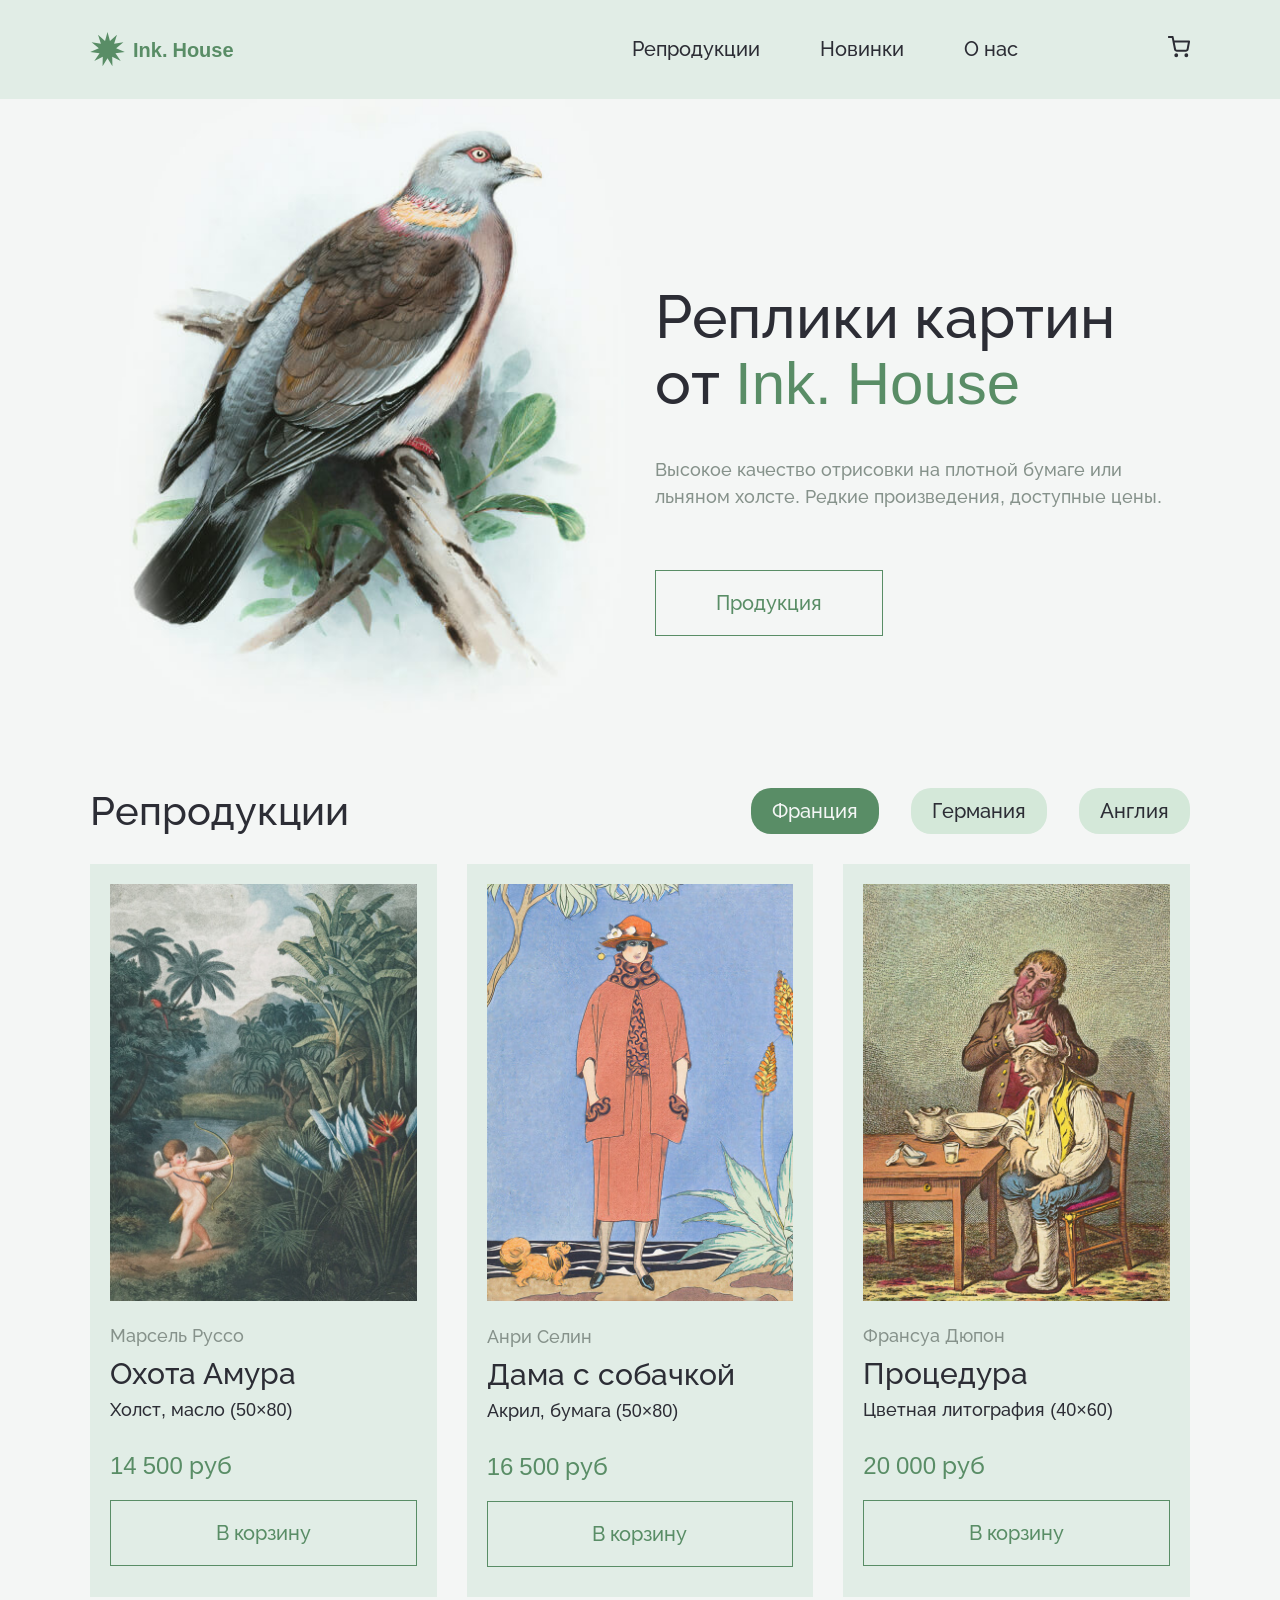
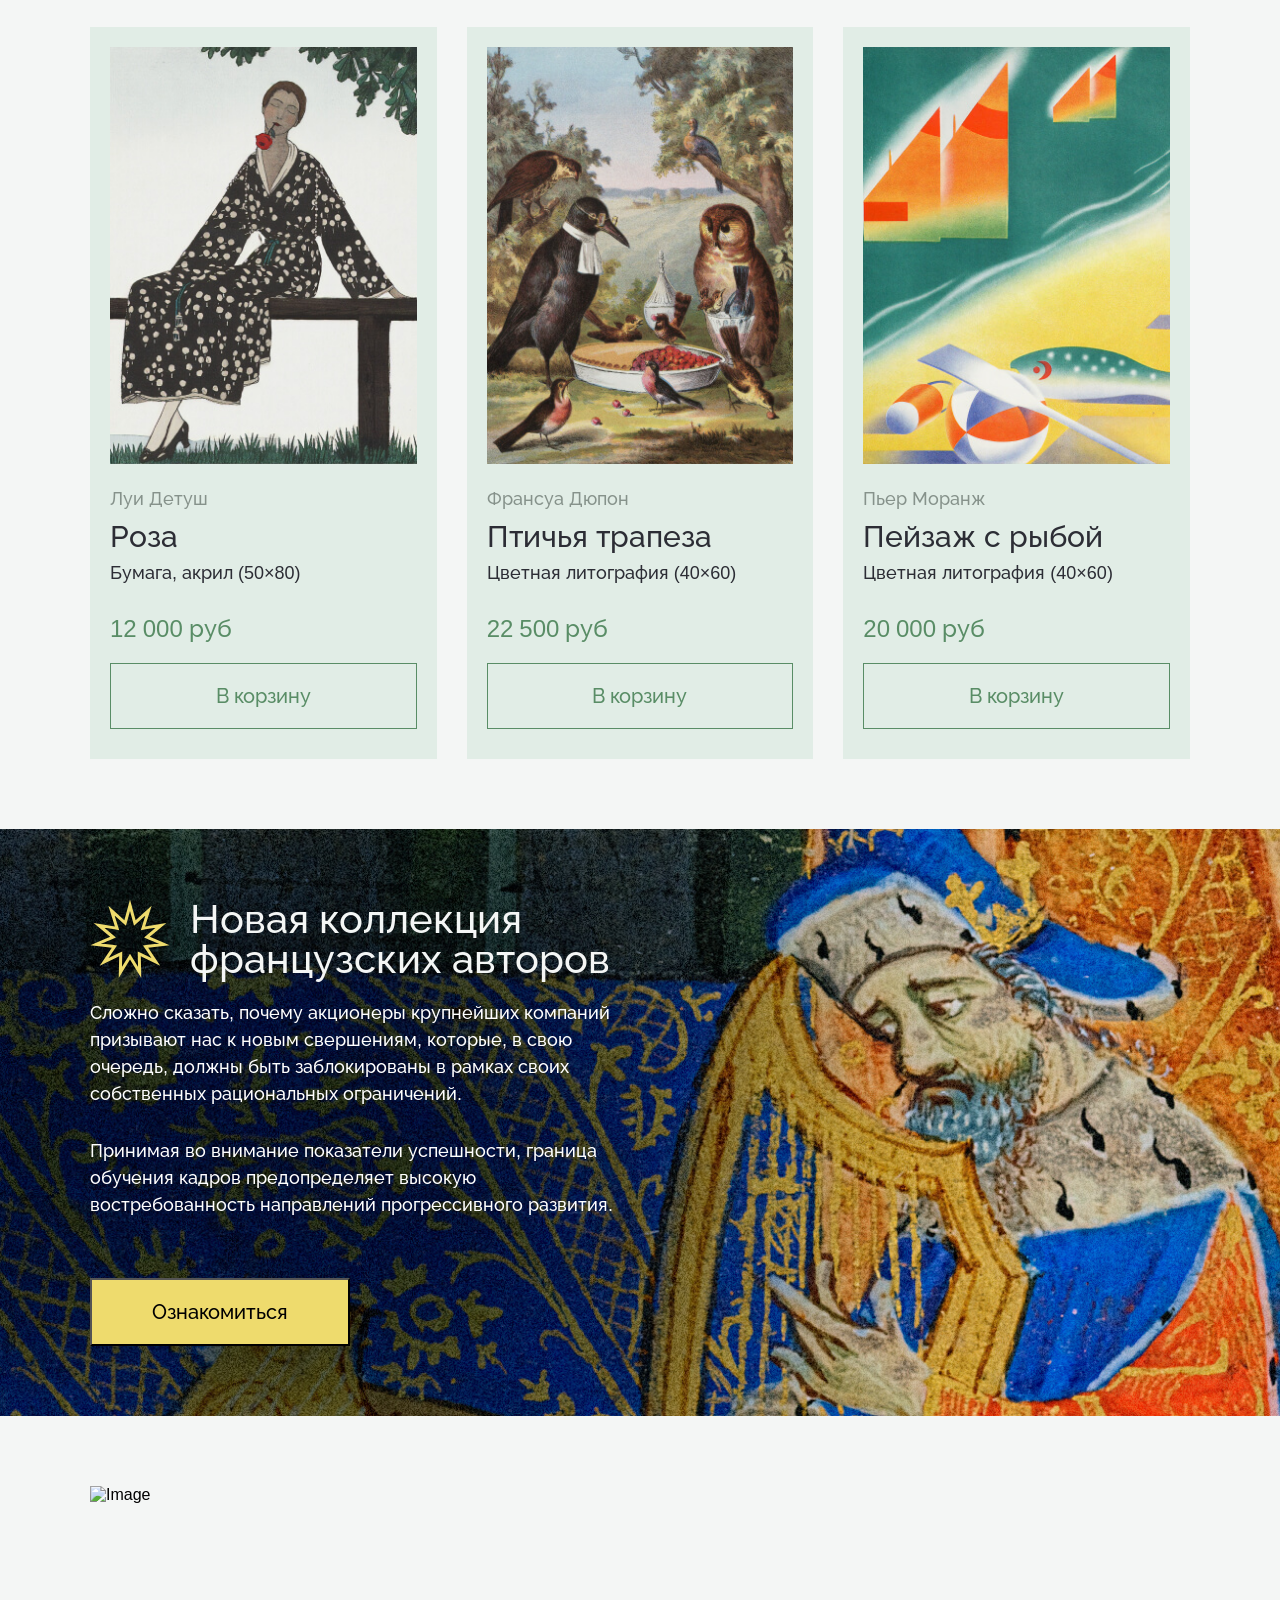
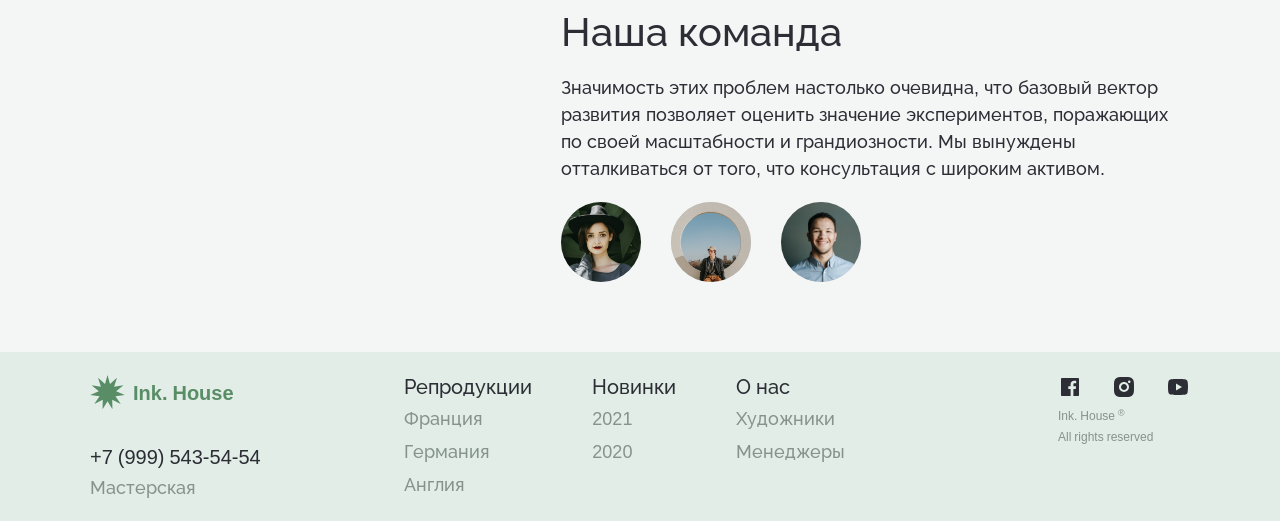
==== index.html @ ffc63ee6 "My diploma project - Version 17/12/2023-1" ====
<!DOCTYPE html>
<html lang="ru">

<head>
    <meta charset="UTF-8">
    <meta name="viewport" content="width=device-width, initial-scale=1.0">
    <title>My Diploma - main page</title>
    <link rel="stylesheet" href="styles/normalize.css">
    <link rel="stylesheet" href="styles/style.css">
    <script src="scripts/tabs.js" defer></script>
    <script src="scripts/burger.js" defer></script>
    <script src="scripts/basketCounter.js" defer></script>
</head>

<body>
    <header class="header center">
        <div class="logo">
            <img src="images/logo.svg" alt="Logo icon" class="logo__image">
            <p class="logo__text">Ink. House</p>
        </div>
        <div class="line line_invisible"></div>
        <div class="header__container">
            <nav class="header__nav">
                <ul class="header__ul">
                    <li class="header__li"><a href="#catalog" class="header__link">Репродукции</a> </li>
                    <li class="header__li"><a href="#new" class="header__link">Новинки</a></li>
                    <li class="header__li"><a href="#about" class="header__link">О&nbsp;нас</a></li>
                </ul>
            </nav>
            <!-- Burger menu on JS start-->
            <div class="header__burger">
                <svg class="header__burger-icon" xmlns="http://www.w3.org/2000/svg" width="30" height="30"
                    viewBox="0 0 30 30" fill="none">
                    <path fill-rule="evenodd" clip-rule="evenodd"
                        d="M4.6875 21.5625C4.6875 21.3139 4.78627 21.0754 4.96209 20.8996C5.1379 20.7238 5.37636 20.625 5.625 20.625H24.375C24.6236 20.625 24.8621 20.7238 25.0379 20.8996C25.2137 21.0754 25.3125 21.3139 25.3125 21.5625C25.3125 21.8111 25.2137 22.0496 25.0379 22.2254C24.8621 22.4012 24.6236 22.5 24.375 22.5H5.625C5.37636 22.5 5.1379 22.4012 4.96209 22.2254C4.78627 22.0496 4.6875 21.8111 4.6875 21.5625ZM4.6875 14.0625C4.6875 13.8139 4.78627 13.5754 4.96209 13.3996C5.1379 13.2238 5.37636 13.125 5.625 13.125H24.375C24.6236 13.125 24.8621 13.2238 25.0379 13.3996C25.2137 13.5754 25.3125 13.8139 25.3125 14.0625C25.3125 14.3111 25.2137 14.5496 25.0379 14.7254C24.8621 14.9012 24.6236 15 24.375 15H5.625C5.37636 15 5.1379 14.9012 4.96209 14.7254C4.78627 14.5496 4.6875 14.3111 4.6875 14.0625ZM4.6875 6.5625C4.6875 6.31386 4.78627 6.0754 4.96209 5.89959C5.1379 5.72377 5.37636 5.625 5.625 5.625H24.375C24.6236 5.625 24.8621 5.72377 25.0379 5.89959C25.2137 6.0754 25.3125 6.31386 25.3125 6.5625C25.3125 6.81114 25.2137 7.0496 25.0379 7.22541C24.8621 7.40123 24.6236 7.5 24.375 7.5H5.625C5.37636 7.5 5.1379 7.40123 4.96209 7.22541C4.78627 7.0496 4.6875 6.81114 4.6875 6.5625Z"
                        fill="#4C5866" />
                </svg>
            </div>
            <div class="header__basket-box">
                <svg xmlns="http://www.w3.org/2000/svg" width="22" height="22" viewBox="0 0 22 22" fill="none">
                    <g clip-path="url(#clip0_9102_102)">
                        <path
                            d="M8.25001 20.1667C8.75627 20.1667 9.16668 19.7563 9.16668 19.25C9.16668 18.7438 8.75627 18.3334 8.25001 18.3334C7.74375 18.3334 7.33334 18.7438 7.33334 19.25C7.33334 19.7563 7.74375 20.1667 8.25001 20.1667Z"
                            stroke="#2C2D35" stroke-width="2" stroke-linecap="round" stroke-linejoin="round" />
                        <path
                            d="M18.3333 20.1667C18.8396 20.1667 19.25 19.7563 19.25 19.25C19.25 18.7438 18.8396 18.3334 18.3333 18.3334C17.8271 18.3334 17.4167 18.7438 17.4167 19.25C17.4167 19.7563 17.8271 20.1667 18.3333 20.1667Z"
                            stroke="#2C2D35" stroke-width="2" stroke-linecap="round" stroke-linejoin="round" />
                        <path
                            d="M0.916656 0.916626H4.58332L7.03999 13.1908C7.12381 13.6128 7.35341 13.9919 7.68857 14.2617C8.02374 14.5315 8.44313 14.6749 8.87332 14.6666H17.7833C18.2135 14.6749 18.6329 14.5315 18.9681 14.2617C19.3032 13.9919 19.5328 13.6128 19.6167 13.1908L21.0833 5.49996H5.49999"
                            stroke="#2C2D35" stroke-width="2" stroke-linecap="round" stroke-linejoin="round" />
                    </g>
                    <defs>
                        <clipPath id="clip0_9102_102">
                            <rect width="22" height="22" fill="white" />
                        </clipPath>
                    </defs>
                </svg>
                <div class="header__basket">
                    <p class="basket-counter"></p>
                </div>
            </div>
            <nav class="header__burger-nav">
                <ul class="header__menu">
                    <li class="header__burger-li header__menu_close"><svg xmlns="http://www.w3.org/2000/svg" width="30"
                            height="30" viewBox="0 0 30 30" fill="none">
                            <path fill-rule="evenodd" clip-rule="evenodd"
                                d="M6.75 6.75C6.94891 6.55109 7.2187 6.43934 7.5 6.43934C7.7813 6.43934 8.05109 6.55109 8.25 6.75L23.25 21.75C23.4489 21.9489 23.5606 22.2187 23.5606 22.5C23.5606 22.7813 23.4489 23.0511 23.25 23.25C23.0511 23.4489 22.7813 23.5606 22.5 23.5606C22.2187 23.5606 21.9489 23.4489 21.75 23.25L6.75 8.25C6.55109 8.05109 6.43934 7.7813 6.43934 7.5C6.43934 7.21869 6.55109 6.94891 6.75 6.75Z"
                                fill="#2C2D35" />
                            <path fill-rule="evenodd" clip-rule="evenodd"
                                d="M23.25 6.75C23.4489 6.94891 23.5607 7.2187 23.5607 7.5C23.5607 7.7813 23.4489 8.05109 23.25 8.25L8.25001 23.25C8.0511 23.4489 7.78132 23.5606 7.50001 23.5606C7.21871 23.5606 6.94893 23.4489 6.75002 23.25C6.55111 23.0511 6.43936 22.7813 6.43936 22.5C6.43936 22.2187 6.5511 21.9489 6.75002 21.75L21.75 6.75C21.9489 6.55109 22.2187 6.43934 22.5 6.43934C22.7813 6.43934 23.0511 6.55109 23.25 6.75Z"
                                fill="#2C2D35" />
                        </svg></li>
                    <li class="header__burger-li"><a href="#catalog" class="header__link">Репродукции</a> </li>
                    <li class="header__burger-li"><a href="#new" class="header__link">Новинки</a></li>
                    <li class="header__burger-li"><a href="#about" class="header__link">О нас</a></li>
                </ul>
            </nav>
            <!-- Burger menu on JS end-->

            <!-- Burger menu on HTML5/CSS3 start-->
            <!-- <div class="header__burger">
                <label class="label" for="burger__check"> <svg class="header__burger-icon"
                        xmlns="http://www.w3.org/2000/svg" width="30" height="30" viewBox="0 0 30 30" fill="none">
                        <path fill-rule="evenodd" clip-rule="evenodd"
                            d="M4.6875 21.5625C4.6875 21.3139 4.78627 21.0754 4.96209 20.8996C5.1379 20.7238 5.37636 20.625 5.625 20.625H24.375C24.6236 20.625 24.8621 20.7238 25.0379 20.8996C25.2137 21.0754 25.3125 21.3139 25.3125 21.5625C25.3125 21.8111 25.2137 22.0496 25.0379 22.2254C24.8621 22.4012 24.6236 22.5 24.375 22.5H5.625C5.37636 22.5 5.1379 22.4012 4.96209 22.2254C4.78627 22.0496 4.6875 21.8111 4.6875 21.5625ZM4.6875 14.0625C4.6875 13.8139 4.78627 13.5754 4.96209 13.3996C5.1379 13.2238 5.37636 13.125 5.625 13.125H24.375C24.6236 13.125 24.8621 13.2238 25.0379 13.3996C25.2137 13.5754 25.3125 13.8139 25.3125 14.0625C25.3125 14.3111 25.2137 14.5496 25.0379 14.7254C24.8621 14.9012 24.6236 15 24.375 15H5.625C5.37636 15 5.1379 14.9012 4.96209 14.7254C4.78627 14.5496 4.6875 14.3111 4.6875 14.0625ZM4.6875 6.5625C4.6875 6.31386 4.78627 6.0754 4.96209 5.89959C5.1379 5.72377 5.37636 5.625 5.625 5.625H24.375C24.6236 5.625 24.8621 5.72377 25.0379 5.89959C25.2137 6.0754 25.3125 6.31386 25.3125 6.5625C25.3125 6.81114 25.2137 7.0496 25.0379 7.22541C24.8621 7.40123 24.6236 7.5 24.375 7.5H5.625C5.37636 7.5 5.1379 7.40123 4.96209 7.22541C4.78627 7.0496 4.6875 6.81114 4.6875 6.5625Z"
                            fill="#4C5866" />
                    </svg> </label>
                <input class="header__check" id="burger__check" type="checkbox">
                <nav class="header__burger-nav">
                    <ul class="header__menu">
                        <li class="header__burger-li"><a href="#catalog" class="header__link">Репродукции</a> </li>
                        <li class="header__burger-li"><a href="#new" class="header__link">Новинки</a></li>
                        <li class="header__burger-li"><a href="#about" class="header__burget-link">О нас</a></li>
                    </ul>
                </nav>
            </div>
            <div class="header__basket-box">
                <svg xmlns="http://www.w3.org/2000/svg" width="22" height="22" viewBox="0 0 22 22" fill="none">
                    <g clip-path="url(#clip0_9102_102)">
                        <path
                            d="M8.25001 20.1667C8.75627 20.1667 9.16668 19.7563 9.16668 19.25C9.16668 18.7438 8.75627 18.3334 8.25001 18.3334C7.74375 18.3334 7.33334 18.7438 7.33334 19.25C7.33334 19.7563 7.74375 20.1667 8.25001 20.1667Z"
                            stroke="#2C2D35" stroke-width="2" stroke-linecap="round" stroke-linejoin="round" />
                        <path
                            d="M18.3333 20.1667C18.8396 20.1667 19.25 19.7563 19.25 19.25C19.25 18.7438 18.8396 18.3334 18.3333 18.3334C17.8271 18.3334 17.4167 18.7438 17.4167 19.25C17.4167 19.7563 17.8271 20.1667 18.3333 20.1667Z"
                            stroke="#2C2D35" stroke-width="2" stroke-linecap="round" stroke-linejoin="round" />
                        <path
                            d="M0.916656 0.916626H4.58332L7.03999 13.1908C7.12381 13.6128 7.35341 13.9919 7.68857 14.2617C8.02374 14.5315 8.44313 14.6749 8.87332 14.6666H17.7833C18.2135 14.6749 18.6329 14.5315 18.9681 14.2617C19.3032 13.9919 19.5328 13.6128 19.6167 13.1908L21.0833 5.49996H5.49999"
                            stroke="#2C2D35" stroke-width="2" stroke-linecap="round" stroke-linejoin="round" />
                    </g>
                    <defs>
                        <clipPath id="clip0_9102_102">
                            <rect width="22" height="22" fill="white" />
                        </clipPath>
                    </defs>
                </svg>
                <div class="header__basket">
                    <p class="basket-text">1</p>
                </div>
            </div> -->
            <!-- Burger menu on HTML5/CSS3 end-->
        </div>
    </header>
    <main>
        <section class="top center">
            <div class="top__image-box">
                <img src="images/top_img.jpg" alt="Top_img - Bird" class="top__image">
            </div>
            <div class="top__content ">
                <h1 class="top__title">Реплики картин от <span class="top_title-span">Ink. House</span></h1>
                <p class="top__text">Высокое качество отрисовки на&nbsp;плотной бумаге или льняном холсте. Редкие
                    произведения, доступные цены.</p>
                <button class="top__button">Продукция</button>
            </div>
        </section>
        <section class="catalog center">
            <div class="catalog__heading">
                <h2 id="catalog" class="catalog__title">Репродукции</h2>
                <div class="tab">
                    <button class="tab__button tab--active">Франция</button>
                    <button class="tab__button ">Германия</button>
                    <button class="tab__button">Англия</button>
                </div>
            </div>
            <div class="catalog__box">
                <div class="catalog__items content--active">
                    <div class="card france">
                        <div class="card__img-box">
                            <img src="images/card_France_1.jpg" alt="Picture France" class="card__img">
                        </div>
                        <p class="card__author">Марсель Руссо</p>
                        <h3 class="card__name">Охота Амура</h3>
                        <p class="card__desc">Холст, масло (50&times;80)</p>
                        <p class="card__price">14&nbsp;500 руб</p>
                        <button class="card__button">В корзину</button>
                    </div>
                    <div class="card france">
                        <div class="card__img-box">
                            <img src="images/card_France_2.jpg" alt="Picture France" class="card__img">
                        </div>
                        <p class="card__author">Анри Селин</p>
                        <h3 class="card__name">Дама с собачкой</h3>
                        <p class="card__desc">Акрил, бумага (50&times;80) </p>
                        <p class="card__price">16&nbsp;500 руб</p>
                        <button class="card__button">В корзину</button>
                    </div>
                    <div class="card france">
                        <div class="card__img-box">
                            <img src="images/card_France_3.jpg" alt="Picture France" class="card__img">
                        </div>
                        <p class="card__author">Франсуа Дюпон</p>
                        <h3 class="card__name">Процедура</h3>
                        <p class="card__desc">Цветная литография (40&times;60) </p>
                        <p class="card__price">20&nbsp;000 руб</p>
                        <button class="card__button">В корзину</button>
                    </div>
                    <div class="card france">
                        <div class="card__img-box">
                            <img src="images/card_France_4.jpg" alt="Picture France" class="card__img">
                        </div>
                        <p class="card__author">Луи Детуш</p>
                        <h3 class="card__name">Роза</h3>
                        <p class="card__desc">Бумага, акрил (50&times;80) </p>
                        <p class="card__price">12&nbsp;000 руб</p>
                        <button class="card__button"> В корзину</button>
                    </div>
                    <div class="card france">
                        <div class="card__img-box">
                            <img src="images/card_France_5.jpg" alt="Picture France" class="card__img">
                        </div>
                        <p class="card__author">Франсуа Дюпон</p>
                        <h3 class="card__name">Птичья трапеза</h3>
                        <p class="card__desc">Цветная литография (40&times;60) </p>
                        <p class="card__price">22&nbsp;500 руб</p>
                        <button class="card__button"> В корзину</button>
                    </div>
                    <div class="card france">
                        <div class="card__img-box">
                            <img src="images/card_France_6.jpg" alt="Picture France" class="card__img">
                        </div>
                        <p class="card__author">Пьер Моранж</p>
                        <h3 class="card__name">Пейзаж с рыбой</h3>
                        <p class="card__desc">Цветная литография (40&times;60) </p>
                        <p class="card__price">20&nbsp;000 руб</p>
                        <button class="card__button"> В корзину</button>
                    </div>
                </div>
                <div class="catalog__items ">
                    <div class="card germany">
                        <div class="card__img-box">
                            <img src="images/card_Germany_1.jpg" alt="Picture Germany" class="card__img">
                        </div>
                        <p class="card__author">Курт Вернер</p>
                        <h3 class="card__name">Над городом</h3>
                        <p class="card__desc">Цветная литография (40&times;60)</p>
                        <p class="card__price">16&nbsp;000 руб</p>
                        <button class="card__button"> В корзину</button>
                    </div>
                    <div class="card germany">
                        <div class="card__img-box">
                            <img src="images/card_Germany_2.jpg" alt="Picture Germany" class="card__img">
                        </div>
                        <p class="card__author">Макс Рихтер</p>
                        <h3 class="card__name">Птенцы</h3>
                        <p class="card__desc">Холст, масло (50&times;80) </p>
                        <p class="card__price">14&nbsp;500 руб</p>
                        <button class="card__button"> В корзину</button>
                    </div>
                    <div class="card germany">
                        <div class="card__img-box">
                            <img src="images/card_Germany_3.jpg" alt="Picture Germany" class="card__img">
                        </div>
                        <p class="card__author">Мартин Майер</p>
                        <h3 class="card__name">Среди листьев</h3>
                        <p class="card__desc">Цветная литография (40&times;60) </p>
                        <p class="card__price">20&nbsp;000 руб</p>
                        <button class="card__button"> В корзину</button>
                    </div>
                    <div class="card germany">
                        <div class="card__img-box">
                            <img src="images/card_Germany_4.jpg" alt="Picture Germany" class="card__img">
                        </div>
                        <p class="card__author">Герман Беккер</p>
                        <h3 class="card__name">Яркая птица</h3>
                        <p class="card__desc">Цветная литография (40&times;60)</p>
                        <p class="card__price">13&nbsp;000 руб</p>
                        <button class="card__button"> В корзину</button>
                    </div>
                    <div class="card germany">
                        <div class="card__img-box">
                            <img src="images/card_Germany_5.jpg" alt="Picture Germany" class="card__img">
                        </div>
                        <p class="card__author">Вульф Бауэр</p>
                        <h3 class="card__name">Дятлы</h3>
                        <p class="card__desc">Бумага, акрил (50&times;80) </p>
                        <p class="card__price">20&nbsp;000 руб</p>
                        <button class="card__button"> В корзину</button>
                    </div>
                    <div class="card germany">
                        <div class="card__img-box">
                            <img src="images/card_Germany_6.jpg" alt="Picture Germany" class="card__img">
                        </div>
                        <p class="card__author">Вальтер Хартманн</p>
                        <h3 class="card__name">Большие воды</h3>
                        <p class="card__desc">Бумага, акрил (50&times;80) </p>
                        <p class="card__price">23&nbsp;000 руб</p>
                        <button class="card__button"> В корзину</button>
                    </div>
                </div>
                <div class="catalog__items">
                    <div class="card england">
                        <div class="card__img-box">
                            <img src="images/card_England_1.jpg" alt="Picture England" class="card__img">
                        </div>
                        <p class="card__author">Пол Смит</p>
                        <h3 class="card__name">Дикий зверь</h3>
                        <p class="card__desc">Акварель, бумага (50&times;80) </p>
                        <p class="card__price">19&nbsp;500 руб</p>
                        <button class="card__button"> В корзину</button>
                    </div>
                    <div class="card england">
                        <div class="card__img-box">
                            <img src="images/card_England_2.jpg" alt="Picture England" class="card__img">
                        </div>
                        <p class="card__author">Джон Уайт</p>
                        <h3 class="card__name">Скалистый берег</h3>
                        <p class="card__desc">Цветная литография (40&times;60)</p>
                        <p class="card__price">17&nbsp;500 руб</p>
                        <button class="card__button"> В корзину</button>
                    </div>
                    <div class="card england">
                        <div class="card__img-box">
                            <img src="images/card_England_3.jpg" alt="Picture England" class="card__img">
                        </div>
                        <p class="card__author">Джим Уотсон</p>
                        <h3 class="card__name">Река и горы</h3>
                        <p class="card__desc">Акварель, бумага (50&times;80) </p>
                        <p class="card__price">20&nbsp;500 руб</p>
                        <button class="card__button"> В корзину</button>
                    </div>
                    <div class="card england">
                        <div class="card__img-box">
                            <img src="images/card_England_4.jpg" alt="Picture England" class="card__img">
                        </div>
                        <p class="card__author">Юджин Зиллион</p>
                        <h3 class="card__name">Белый попугай</h3>
                        <p class="card__desc">Цветная литография (40&times;60)</p>
                        <p class="card__price">15&nbsp;500 руб</p>
                        <button class="card__button"> В корзину</button>
                    </div>
                    <div class="card england">
                        <div class="card__img-box">
                            <img src="images/card_England_5.jpg" alt="Picture England" class="card__img">
                        </div>
                        <p class="card__author">Эрик Гиллман</p>
                        <h3 class="card__name">Ночная рыба</h3>
                        <p class="card__desc">Бумага, акрил (50&times;80) </p>
                        <p class="card__price">12&nbsp;500 руб</p>
                        <button class="card__button"> В корзину</button>
                    </div>
                    <div class="card england">
                        <div class="card__img-box">
                            <img src="images/card_England_6.jpg" alt="Picture England" class="card__img">
                        </div>
                        <p class="card__author">Альфред Барр</p>
                        <h3 class="card__name">Рыжий кот</h3>
                        <p class="card__desc">Цветная литография (40&times;60) </p>
                        <p class="card__price">21&nbsp;000 руб</p>
                        <button class="card__button"> В корзину</button>
                    </div>
                </div>
            </div>

        </section>
        <section class="new-collection center">
            <div class="new-collection__heading-box">
                <img src="images/new-collection_icon.svg" alt="Star icon" class="new-collection__icon">
                <h2 id="new" class="new-collection__title">Новая коллекция французских авторов</h2>
            </div>
            <p class="new-collection__text new-collection__text_mb">Сложно сказать, почему акционеры крупнейших компаний
                призывают нас к&nbsp;новым свершениям, которые, в&nbsp;свою очередь, должны быть заблокированы
                в&nbsp;рамках своих собственных рациональных ограничений.
            </p>
            <p class="new-collection__text">Принимая во&nbsp;внимание показатели успешности, граница обучения кадров
                предопределяет высокую востребованность направлений прогрессивного развития.</p>
            <button class="new-collection__button">Ознакомиться</button>
        </section>
        <section class="team center">
            <div class="team__img-box">
                <img src="images/team_main.svg" alt="Image" class="team__image">
            </div>
            <div class="team__content">
                <h2 id="about" class="team__title">Наша команда</h2>
                <p class="team__text">Значимость этих проблем настолько очевидна, что базовый вектор развития позволяет
                    оценить значение экспериментов, поражающих по&nbsp;своей масштабности и&nbsp;грандиозности.
                    Мы&nbsp;вынуждены
                    отталкиваться от&nbsp;того, что консультация с&nbsp;широким активом.</p>
                <div class="team__img-box">
                    <img src="images/team_1.svg" alt="Team member image" class="team__img-persons">
                    <img src="images/team_2.svg" alt="Team member image" class="team__img-persons">
                    <img src="images/team_3.svg" alt="Team member image" class="team__img-persons">
                </div>
            </div>
        </section>
    </main>
    <footer class="footer center">
        <div class="footer__contacts">
            <div class="logo footer__logo">
                <img src="images/logo.svg" alt="Logo icon" class="logo__image">
                <p class="logo__text">Ink. House</p>
            </div>
            <div class="footer__phone">
                <a href="tel:+79995435454" class="footer__phone-link">+7 (999) 543-54-54</a>
                <p class="footer__text">Мастерская</p>
            </div>
        </div>
        <nav class="footer__nav">
            <ul class="footer__ul">
                <li class="footer__li">
                    <h3 class="footer__link-heading">Репродукции</h3>
                </li>
                <li class="footer__li"><a href="#catalog" class="footer__tab">Франция</a></li>
                <li class="footer__li"><a href="#catalog" class="footer__tab">Германия</a></li>
                <li class="footer__li"><a href="#catalog" class="footer__tab">Англия</a></li>
            </ul>
            <ul class="footer__ul">
                <li class="footer__li">
                    <h3 class="footer__link-heading">Новинки</h3>
                </li>
                <li class="footer__li"><a href="#" class="footer__link">2021</a></li>
                <li class="footer__li"><a href="#" class="footer__link">2020</a></li>
            </ul>
            <ul class="footer__ul">
                <li class="footer__li">
                    <h3 class="footer__link-heading">О&nbsp;нас</h3>
                </li>
                <li class="footer__li"><a href="#" class="footer__link">Художники</a></li>
                <li class="footer__li"><a href="#" class="footer__link">Менеджеры</a></li>
            </ul>

        </nav>
        <div class="line line_marging"></div>
        <div class="footer__right">
            <div class="footer__social-link-box">
                <a href="#" class="footer__social-link"> <svg class="footer__svg" xmlns="http://www.w3.org/2000/svg"
                        width="24" height="24" viewBox="0 0 24 24" fill="none">
                        <g clip-path="url(#clip0_10_333)">
                            <path
                                d="M15.402 21V14.034H17.735L18.084 11.326H15.402V9.598C15.402 8.814 15.62 8.279 16.744 8.279H18.178V5.857C17.4838 5.78334 16.7861 5.74762 16.088 5.75C14.021 5.75 12.606 7.012 12.606 9.33V11.326H10.268V14.034H12.606V21H4C3.73478 21 3.48043 20.8946 3.29289 20.7071C3.10536 20.5196 3 20.2652 3 20V4C3 3.73478 3.10536 3.48043 3.29289 3.29289C3.48043 3.10536 3.73478 3 4 3H20C20.2652 3 20.5196 3.10536 20.7071 3.29289C20.8946 3.48043 21 3.73478 21 4V20C21 20.2652 20.8946 20.5196 20.7071 20.7071C20.5196 20.8946 20.2652 21 20 21H15.402Z"
                                fill="#2C2D35" />
                        </g>
                        <defs>
                            <clipPath id="clip0_10_333">
                                <rect width="24" height="24" fill="white" />
                            </clipPath>
                        </defs>
                    </svg></a>
                <a href="#" class="footer__social-link"> <svg xmlns="http://www.w3.org/2000/svg" width="24" height="24"
                        viewBox="0 0 24 24" fill="none">
                        <g clip-path="url(#clip0_10_334)">
                            <path
                                d="M12 2C14.717 2 15.056 2.01 16.122 2.06C17.187 2.11 17.912 2.277 18.55 2.525C19.21 2.779 19.766 3.123 20.322 3.678C20.8305 4.1779 21.224 4.78259 21.475 5.45C21.722 6.087 21.89 6.813 21.94 7.878C21.987 8.944 22 9.283 22 12C22 14.717 21.99 15.056 21.94 16.122C21.89 17.187 21.722 17.912 21.475 18.55C21.2247 19.2178 20.8311 19.8226 20.322 20.322C19.822 20.8303 19.2173 21.2238 18.55 21.475C17.913 21.722 17.187 21.89 16.122 21.94C15.056 21.987 14.717 22 12 22C9.283 22 8.944 21.99 7.878 21.94C6.813 21.89 6.088 21.722 5.45 21.475C4.78233 21.2245 4.17753 20.8309 3.678 20.322C3.16941 19.8222 2.77593 19.2175 2.525 18.55C2.277 17.913 2.11 17.187 2.06 16.122C2.013 15.056 2 14.717 2 12C2 9.283 2.01 8.944 2.06 7.878C2.11 6.812 2.277 6.088 2.525 5.45C2.77524 4.78218 3.1688 4.17732 3.678 3.678C4.17767 3.16923 4.78243 2.77573 5.45 2.525C6.088 2.277 6.812 2.11 7.878 2.06C8.944 2.013 9.283 2 12 2ZM12 7C10.6739 7 9.40215 7.52678 8.46447 8.46447C7.52678 9.40215 7 10.6739 7 12C7 13.3261 7.52678 14.5979 8.46447 15.5355C9.40215 16.4732 10.6739 17 12 17C13.3261 17 14.5979 16.4732 15.5355 15.5355C16.4732 14.5979 17 13.3261 17 12C17 10.6739 16.4732 9.40215 15.5355 8.46447C14.5979 7.52678 13.3261 7 12 7ZM18.5 6.75C18.5 6.41848 18.3683 6.10054 18.1339 5.86612C17.8995 5.6317 17.5815 5.5 17.25 5.5C16.9185 5.5 16.6005 5.6317 16.3661 5.86612C16.1317 6.10054 16 6.41848 16 6.75C16 7.08152 16.1317 7.39946 16.3661 7.63388C16.6005 7.8683 16.9185 8 17.25 8C17.5815 8 17.8995 7.8683 18.1339 7.63388C18.3683 7.39946 18.5 7.08152 18.5 6.75ZM12 9C12.7956 9 13.5587 9.31607 14.1213 9.87868C14.6839 10.4413 15 11.2044 15 12C15 12.7956 14.6839 13.5587 14.1213 14.1213C13.5587 14.6839 12.7956 15 12 15C11.2044 15 10.4413 14.6839 9.87868 14.1213C9.31607 13.5587 9 12.7956 9 12C9 11.2044 9.31607 10.4413 9.87868 9.87868C10.4413 9.31607 11.2044 9 12 9Z"
                                fill="#2C2D35" />
                        </g>
                        <defs>
                            <clipPath id="clip0_10_334">
                                <rect width="24" height="24" fill="white" />
                            </clipPath>
                        </defs>
                    </svg></a>
                <a href="#" class="footer__social-link"> <svg xmlns="http://www.w3.org/2000/svg" width="24" height="24"
                        viewBox="0 0 24 24" fill="none">
                        <g clip-path="url(#clip0_10_337)">
                            <path
                                d="M21.543 6.498C22 8.28 22 12 22 12C22 12 22 15.72 21.543 17.502C21.289 18.487 20.546 19.262 19.605 19.524C17.896 20 12 20 12 20C12 20 6.107 20 4.395 19.524C3.45 19.258 2.708 18.484 2.457 17.502C2 15.72 2 12 2 12C2 12 2 8.28 2.457 6.498C2.711 5.513 3.454 4.738 4.395 4.476C6.107 4 12 4 12 4C12 4 17.896 4 19.605 4.476C20.55 4.742 21.292 5.516 21.543 6.498ZM10 15.5L16 12L10 8.5V15.5Z"
                                fill="#2C2D35" />
                        </g>
                        <defs>
                            <clipPath id="clip0_10_337">
                                <rect width="24" height="24" fill="white" />
                            </clipPath>
                        </defs>
                    </svg></a>
            </div>
            <div class="footer__rights-box">
                <p class="footer__rights footer__rights_margin">Ink. House <sup class="reg">&reg;</sup></p>
                <p class="footer__rights">All rights reserved</p>
            </div>

        </div>
    </footer>
</body>

</html>
---- styles/style.css ----
@font-face {
  font-family: "Raleway";
  src: url("../fonts/subset-Raleway-Medium.eot");
  src: url("../fonts/subset-Raleway-Medium.eot?#iefix") format("embedded-opentype"), url("../fonts/subset-Raleway-Medium.woff2") format("woff2"), url("../fonts/subset-Raleway-Medium.woff") format("woff"), url("../fonts/subset-Raleway-Medium.ttf") format("truetype"), url("../fonts/subset-Raleway-Medium.svg#Raleway-Medium") format("svg");
  font-weight: 500;
  font-style: normal;
  font-display: swap;
}
@keyframes scale-out-hor-left {
  0% {
    transform: scaleX(1);
    transform-origin: 0 0;
    opacity: 1;
  }
  100% {
    transform: scaleX(0);
    transform-origin: 0 0;
    opacity: 1;
  }
}
@keyframes slide-in-left {
  0% {
    transform: translateX(-1000px);
    opacity: 0;
  }
  100% {
    transform: translateX(0);
    opacity: 1;
  }
}
* {
  margin: 0;
  padding: 0;
  box-sizing: border-box;
  outline: none;
}

body {
  font-family: "Raleway", sans-serif;
  scroll-behavior: smooth;
}

.center {
  padding-left: calc(50% - 550px);
  padding-right: calc(50% - 550px);
}

.center-wide {
  padding-left: calc(50% - 720px);
  padding-right: calc(50% - 720px);
}

.header {
  display: flex;
  justify-content: space-between;
  align-items: center;
  background-color: #E1EDE6;
  padding-top: 32px;
  padding-bottom: 32px;
  /* Styles for burger menu on HTML5/CSS3 - start

      &__burger {
          position: relative;
          visibility: hidden;

          &:hover svg path {
              stroke: $brand_nav-hr_color;
          }

          &:focus {
              background-color: $button_bgc_focus;
          }

          &:focus svg path {
                  stroke: $brand_nav-hr_color;
          }

          &:active svg path {
              stroke: $button_bgc_nav_active;
          }
      }

      &__burger-nav {
          position: absolute;
          width: 100vw;
          height: 350px;
          background-color:$background_base_color;
          left: 0px;
          top: 50px;
          z-index: -1;
          visibility: hidden;
          padding: 50px 0 0 15px;
      }

      &__check {
          position: absolute;
          visibility: hidden;
          left: -9999999px;

          &:checked~.header__burger-nav {
              left: -23px;
              z-index: 1;
              -webkit-animation: slide-in-left 0.5s cubic-bezier(0.250, 0.460, 0.450, 0.940) both;
              animation: slide-in-left 0.5s cubic-bezier(0.250, 0.460, 0.450, 0.940) both;
               visibility: visible;

          }
      }
   */
  /* Styles for burger menu on HTML5/CSS3 - end */
  /* Styles for burger menu on JS - start */
  /* Styles for burger menu on JS  - end*/
}
.header__nav {
  display: flex;
  gap: 60px;
  scroll-behavior: smooth;
}
.header__burger {
  position: relative;
  visibility: hidden;
}
.header__burger:hover svg path {
  stroke: #598D66;
}
.header__burger:focus {
  background-color: #D4E8D9;
}
.header__burger:focus svg path {
  stroke: #598D66;
}
.header__burger:active svg path {
  stroke: #376B44;
}
.header__burger-nav {
  position: absolute;
  width: 100vw;
  height: 100vh;
  background-color: #E1EDE6;
  left: 0px;
  top: 67px;
  z-index: 1;
  visibility: hidden;
  padding: 17px 0 0 15px;
}
.header__burger-nav-animation {
  left: 0px;
  z-index: 1;
  animation: slide-in-left 0.5s cubic-bezier(0.25, 0.46, 0.45, 0.94) both;
  visibility: visible;
}
.header__burger-nav-animation-exit {
  animation: scale-out-hor-left 0.5s cubic-bezier(0.55, 0.085, 0.68, 0.53) both;
}
.header__ul {
  display: flex;
  align-items: center;
  gap: 60px;
}
.header__li, .header__burger-li {
  list-style-type: none;
}
.header__burger-li:not(:last-child) {
  margin-bottom: 50px;
}
.header__link, .header__burger-link {
  text-decoration: none;
  color: #2C2D35;
  font-style: normal;
  font-weight: 500;
  line-height: normal;
  font-size: 20px;
}
.header__link:hover, .header__burger-link:hover {
  color: #598D66;
}
.header__link:focus, .header__burger-link:focus {
  background-color: #D4E8D9;
}
.header__link:active, .header__burger-link:active {
  color: #376B44;
}
.header__basket-box {
  position: relative;
}
.header__basket-box:hover svg path {
  stroke: #598D66;
}
.header__basket-box:focus {
  background-color: #D4E8D9;
}
.header__basket-box:focus svg path {
  stroke: #598D66;
}
.header__basket-box:active svg path {
  stroke: #376B44;
}
.header__basket {
  position: absolute;
  height: 13px;
  width: 13px;
  top: 1px;
  left: 1px;
  border-radius: 50%;
  background-color: #598D66;
  color: #2C2D35;
  font-style: normal;
  font-weight: 500;
  line-height: normal;
  color: #FFF;
  text-align: center;
  font-size: 10px;
  font-weight: 700;
  visibility: hidden;
}
.header__container {
  display: flex;
  align-items: center;
  gap: 60px;
}

.logo {
  display: flex;
  align-items: center;
  gap: 8px;
  color: #2C2D35;
  font-style: normal;
  font-weight: 500;
  line-height: normal;
  color: #598D66;
  font-size: 20px;
  font-weight: 700;
}

.line {
  display: none;
}

.top {
  display: flex;
  justify-content: center;
  gap: 30px;
  background: #F4F6F5;
  padding-bottom: 70px;
}
.top__image-box {
  flex-shrink: 1;
  flex-basis: 50%;
}
.top__image {
  max-width: 100%;
}
.top__content {
  margin-top: 145px;
  flex-shrink: 1;
  flex-basis: 50%;
}
.top__title, .top_title-span {
  color: #2C2D35;
  font-style: normal;
  font-weight: 500;
  line-height: normal;
  font-size: 60px;
  line-height: 110%; /* 66px */
}
.top_title-span {
  color: #598D66;
}
.top__text {
  color: #2C2D35;
  font-style: normal;
  font-weight: 500;
  line-height: normal;
  color: #86928B;
  font-size: 18px;
  line-height: 150%; /* 27px */
  margin-top: 20px;
  margin-bottom: 60px;
}
.top__button {
  font-size: 20px;
  font-style: normal;
  font-weight: 500;
  line-height: normal;
  transition: 0.3s;
  padding: 20px 60px;
  background-color: #F4F6F5;
  color: #598D66;
  border: 1px solid #598D66;
}
.top__button:hover {
  background-color: #598D66;
  color: #F4F6F5;
  border: solid 1px transparent;
}
.top__button:focus {
  background-color: #D4E8D9;
  color: #598D66;
  border: solid 1px #598D66;
}
.top__button:active {
  background-color: #376B44;
  color: #F4F6F5;
  border: solid 1px transparent;
}

.catalog {
  background-color: #F4F6F5;
  padding-bottom: 70px;
}
.catalog__heading {
  display: flex;
  justify-content: space-between;
  align-items: center;
  background: #F4F6F5;
  padding-bottom: 30px;
}
.catalog__title {
  color: #2C2D35;
  font-style: normal;
  font-weight: 500;
  line-height: normal;
  font-size: 40px;
  line-height: 110%; /* 44px */
}
.catalog__items {
  display: none;
  grid-template-columns: repeat(3, 1fr);
  gap: 30px;
}
.catalog__card__button_basket {
  font-size: 20px;
  font-style: normal;
  font-weight: 500;
  line-height: normal;
  transition: 0.3s;
  width: 100%;
  padding: 20px 0;
  background-color: #376B44;
  color: #F4F6F5;
  border: solid 1px transparent;
}

.tab {
  display: flex;
  gap: 32px;
}
.tab__button {
  font-size: 20px;
  font-style: normal;
  font-weight: 500;
  line-height: normal;
  transition: 0.3s;
  padding: 10px 20px;
  border: 1px solid transparent;
  border-radius: 20px;
  background-color: #D4E8D9;
  color: #2C2D35;
  cursor: pointer;
}
.tab__button:hover {
  background-color: #598D66;
  color: #F4F6F5;
  border: solid 1px transparent;
}
.tab--active {
  background-color: #598D66;
  color: #F4F6F5;
  border: solid 1px transparent;
  cursor: none;
}

.card {
  display: flex;
  flex-direction: column;
  justify-content: space-between;
  max-width: 350px;
  background-color: #E1EDE6;
  padding: 20px 20px 30px;
}
.card__img {
  width: 100%;
}
.card__author {
  margin-top: 20px;
  margin-bottom: 10px;
  color: #2C2D35;
  font-style: normal;
  font-weight: 500;
  line-height: normal;
  color: #86928B;
  font-size: 18px;
}
.card__name {
  margin-bottom: 8px;
  color: #2C2D35;
  font-style: normal;
  font-weight: 500;
  line-height: normal;
  color: #2C2D35;
  font-size: 30px;
}
.card__desc {
  margin-bottom: 30px;
  color: #2C2D35;
  font-style: normal;
  font-weight: 500;
  line-height: normal;
  font-size: 18px;
}
.card__price {
  margin-bottom: 20px;
  color: #2C2D35;
  font-style: normal;
  font-weight: 500;
  line-height: normal;
  color: #598D66;
  font-size: 24px;
}
.card__button {
  font-size: 20px;
  font-style: normal;
  font-weight: 500;
  line-height: normal;
  transition: 0.3s;
  width: 100%;
  padding: 20px 0;
  background-color: #E1EDE6;
  color: #598D66;
  border: solid 1px #598D66;
}
.card__button:hover {
  background-color: #598D66;
  color: #F4F6F5;
  border: solid 1px transparent;
}
.card__button:focus {
  background-color: #D4E8D9;
  color: #598D66;
  border: solid 1px #598D66;
}
.card__button:active {
  background-color: #376B44;
  color: #F4F6F5;
  border: solid 1px transparent;
}

.content--active {
  display: grid;
  grid-template-columns: repeat(3, 1fr);
  gap: 30px;
}

.new-collection {
  background-image: url(../images/new-collection_background.jpg);
  background-size: cover;
  background-repeat: no-repeat;
  background-position: center;
  padding-top: 70px;
  padding-bottom: 70px;
  overflow: hidden;
}
.new-collection__icon {
  width: 80px;
  height: 80px;
}
.new-collection__heading-box {
  display: flex;
  align-items: flex-start;
  gap: 20px;
  margin-bottom: 20px;
}
.new-collection__title {
  max-width: 421px;
  color: #2C2D35;
  font-style: normal;
  font-weight: 500;
  line-height: normal;
  color: #F4F6F5;
  font-size: 40px;
  line-height: 100%;
}
.new-collection__text {
  max-width: 540px;
  color: #2C2D35;
  font-style: normal;
  font-weight: 500;
  line-height: normal;
  color: #FFF;
  font-size: 18px;
  line-height: 150%; /* 27px */
}
.new-collection__text_mb {
  margin-bottom: 30px;
}
.new-collection__button {
  font-size: 20px;
  font-style: normal;
  font-weight: 500;
  line-height: normal;
  transition: 0.3s;
  padding: 20px 60px;
  background-color: #EEDB6D;
  margin-top: 60px;
}
.new-collection__button:hover {
  background-color: #FAEB97;
  border: solid 1px transparent;
}
.new-collection__button:focus {
  background-color: #FAEB97;
  border: solid 1px #A38314;
}
.new-collection__button:active {
  background-color: #D9B949;
  border: solid 1px transparent;
}

.team {
  display: flex;
  justify-content: center;
  gap: 30px;
  background: #F4F6F5;
  padding-top: 70px;
  padding-bottom: 70px;
}
.team__img-box {
  flex-shrink: 1;
  flex-basis: 445px;
}
.team__image {
  max-width: 100%;
}
.team__content {
  flex-shrink: 1;
  flex-basis: 635px;
}
.team__title {
  color: #2C2D35;
  font-style: normal;
  font-weight: 500;
  line-height: normal;
  font-size: 40px;
  line-height: 110%; /* 66px */
  margin-top: 124px;
}
.team__text {
  color: #2C2D35;
  font-style: normal;
  font-weight: 500;
  line-height: normal;
  font-size: 18px;
  line-height: 150%; /* 27px */
  margin-top: 20px;
  margin-bottom: 20px;
}
.team__img-box {
  display: flex;
  gap: 30px;
}

.footer {
  display: flex;
  background-color: #E1EDE6;
  padding-top: 23px;
  padding-bottom: 23px;
  justify-content: space-between;
  flex-wrap: wrap;
}
.footer__logo {
  margin-bottom: 35px;
}
.footer__phone-link {
  text-decoration: none;
  color: #2C2D35;
  font-style: normal;
  font-weight: 500;
  line-height: normal;
  font-size: 20px;
}
.footer__text {
  color: #2C2D35;
  font-style: normal;
  font-weight: 500;
  line-height: normal;
  color: #86928B;
  font-size: 18px;
  margin-top: 8px;
}
.footer__nav {
  display: flex;
  gap: 60px;
  margin-right: 69px;
}
.footer__link-heading {
  color: #2C2D35;
  font-style: normal;
  font-weight: 500;
  line-height: normal;
  font-size: 20px;
}
.footer__li {
  list-style-type: none;
}
.footer__li:not(:last-child) {
  margin-bottom: 6px;
}
.footer__social-link-box {
  display: flex;
  gap: 30px;
  margin-bottom: 10px;
}
.footer__social-link {
  display: flex;
  align-items: center;
}
.footer__social-link:focus {
  background-color: #D4E8D9;
}
.footer__social-link:hover svg path {
  fill: #598D66;
}
.footer__social-link:focus svg path {
  fill: #598D66;
}
.footer__social-link:active svg path {
  fill: #376B44;
}
.footer__link, .footer__tab {
  text-decoration: none;
  color: #2C2D35;
  font-style: normal;
  font-weight: 500;
  line-height: normal;
  color: #86928B;
  font-size: 18px;
  line-height: 150%; /* 27px */
}
.footer__link:hover, .footer__tab:hover {
  color: #598D66;
}
.footer__link:focus, .footer__tab:focus {
  background-color: #D4E8D9;
}
.footer__link:active, .footer__tab:active {
  color: #376B44;
}
.footer__rights {
  color: #2C2D35;
  font-style: normal;
  font-weight: 500;
  line-height: normal;
  color: #86928B;
  font-size: 12px;
  line-height: 120%; /* 14.4px */
}
.footer__rights_margin {
  margin-bottom: 6px;
}

@media (max-width: 768px) {
  .center {
    padding-left: 3%;
    padding-right: 3%;
  }
  .header__link, .header__burger-link {
    font-size: 18px;
  }
  .top__title, .top_title-span {
    font-size: 40px;
    line-height: 100%;
  }
  .top__content {
    margin-top: 35px;
    flex-basis: 330px;
  }
  .top__text {
    margin-bottom: 40px;
  }
  .catalog__title {
    font-size: 30px;
  }
  .catalog__items {
    grid-template-columns: repeat(2, 1fr);
    gap: 30px;
  }
  .new-collection {
    background-image: url(../images/new-collection_background_tablet.jpg);
  }
  .new-collection__icon {
    width: 60px;
    height: 60px;
  }
  .new-collection__text {
    max-width: inherit;
  }
  .new-collection__button {
    margin-top: 30px;
  }
  .team {
    display: block;
  }
  .team__title {
    margin-top: 40px;
  }
  .team__text {
    margin-top: 30px;
    margin-bottom: 30px;
  }
  .footer {
    display: flex;
    justify-content: normal;
  }
  .footer__contacts {
    display: flex;
    width: 100%;
    justify-content: space-between;
  }
  .footer__nav {
    margin-right: 39px;
  }
}
@media (max-width: 700px) {
  .header {
    display: flex;
    flex-direction: column;
    align-items: center;
    gap: 16px;
    padding-top: 16px;
    padding-bottom: 16px;
  }
  .header__nav {
    width: 100%;
    gap: 0;
    justify-content: space-between;
  }
  .header__container {
    justify-content: space-between;
    width: 100%;
    gap: 0;
  }
  .line {
    display: block;
    width: 100%;
    border-top: 1px solid #C3D1C6;
  }
  .top {
    padding-top: 50px;
    padding-bottom: 50px;
  }
  .top__title, .top_title-span {
    font-size: 36px;
  }
  .top__content {
    margin-top: 0px;
  }
  .top__text {
    font-size: 16px;
    margin-top: 10px;
    margin-bottom: 10px;
  }
  .catalog__heading {
    display: block;
  }
  .catalog__title {
    margin-bottom: 20px;
  }
  .card__author {
    font-size: 16px;
  }
  .card__name {
    font-size: 24px;
  }
  .card__desc {
    font-size: 16px;
  }
  .card__price {
    font-size: 20px;
  }
  .card__button {
    font-size: 18px;
  }
  .new-collection {
    background-image: url(../images/new-collection_background_tablet_2.jpg);
    padding-top: 50px;
    padding-bottom: 50px;
  }
  .new-collection__title {
    font-size: 24px;
    max-width: 261px;
  }
  .new-collection__icon {
    width: 50px;
    height: 50px;
  }
  .team {
    padding-top: 50px;
    padding-bottom: 50px;
  }
  .team__title {
    font-size: 24px;
    margin-top: 30px;
  }
  .team__text {
    font-size: 16px;
    line-height: 140%; /* 22.4px */
    margin-top: 20px;
    margin-bottom: 20px;
  }
  .footer {
    display: block;
  }
  .footer__contacts {
    margin-bottom: 30px;
  }
  .footer__text {
    font-size: 16px;
  }
  .footer__link {
    font-size: 16px;
  }
  .footer__nav {
    gap: 0;
    margin-right: 0px;
    justify-content: space-between;
  }
  .footer__right {
    display: flex;
    flex-direction: column;
    align-items: center;
  }
  .footer__rights {
    display: inline;
  }
  .line {
    display: block;
    width: 100%;
    border-top: 1px solid #C3D1C6;
  }
  .line_marging {
    margin: 16px 0;
  }
}
@media (max-width: 460px) {
  .header {
    padding-left: 0;
    padding-right: 0;
    background-color: #F4F6F5;
  }
  .header__nav {
    display: none;
  }
  .header__container {
    padding-top: 16px;
    padding-bottom: 16px;
    background-color: #E1EDE6;
  }
  .header__burger {
    visibility: visible;
    margin-left: 5%;
  }
  .header__basket-box {
    margin-right: 5%;
  }
  .line_invisible {
    display: none;
  }
  .top {
    justify-content: flex-start;
    padding-top: 60px;
    padding-bottom: 60px;
  }
  .top__image-box {
    display: none;
  }
  .top__title, .top_title-span {
    font-size: 30px;
  }
  .top__content {
    margin-top: 0px;
  }
  .top__text {
    font-size: 14px;
    margin-bottom: 40px;
  }
  .catalog__title {
    font-size: 24px;
  }
  .catalog__items {
    grid-template-columns: 100%;
    gap: 30px;
  }
  .card {
    max-width: 100%;
  }
  .card__img {
    aspect-ratio: 1/1;
  }
  .card__author {
    margin-top: 15px;
  }
  .card__name {
    margin-bottom: 10px;
  }
  .tab {
    flex-direction: column;
  }
  .tab__button {
    font-size: 18px;
    margin-right: 20%;
    margin-left: 20%;
  }
  .new-collection {
    background-image: url(../images/new-collection_background_mobile.jpg);
  }
  .new-collection__title {
    font-size: 24px;
  }
  .new-collection__text {
    font-size: 16px;
  }
  .new-collection__text_mb {
    margin-bottom: 20px;
  }
  .new-collection__button {
    width: 100%;
    padding: 20px 0;
  }
  .new-collection__button__text {
    font-size: 18px;
  }
  .team {
    padding-top: 60px;
    padding-bottom: 94px;
  }
  .team__img-box {
    flex-wrap: wrap;
    gap: 25px;
  }
  .footer__contacts {
    display: block;
  }
  .footer__link-heading, .footer__phone-link {
    font-size: 16px;
  }
  .footer__nav {
    display: block;
  }
  .footer__ul {
    margin-bottom: 20px;
  }
}/*# sourceMappingURL=style.css.map */
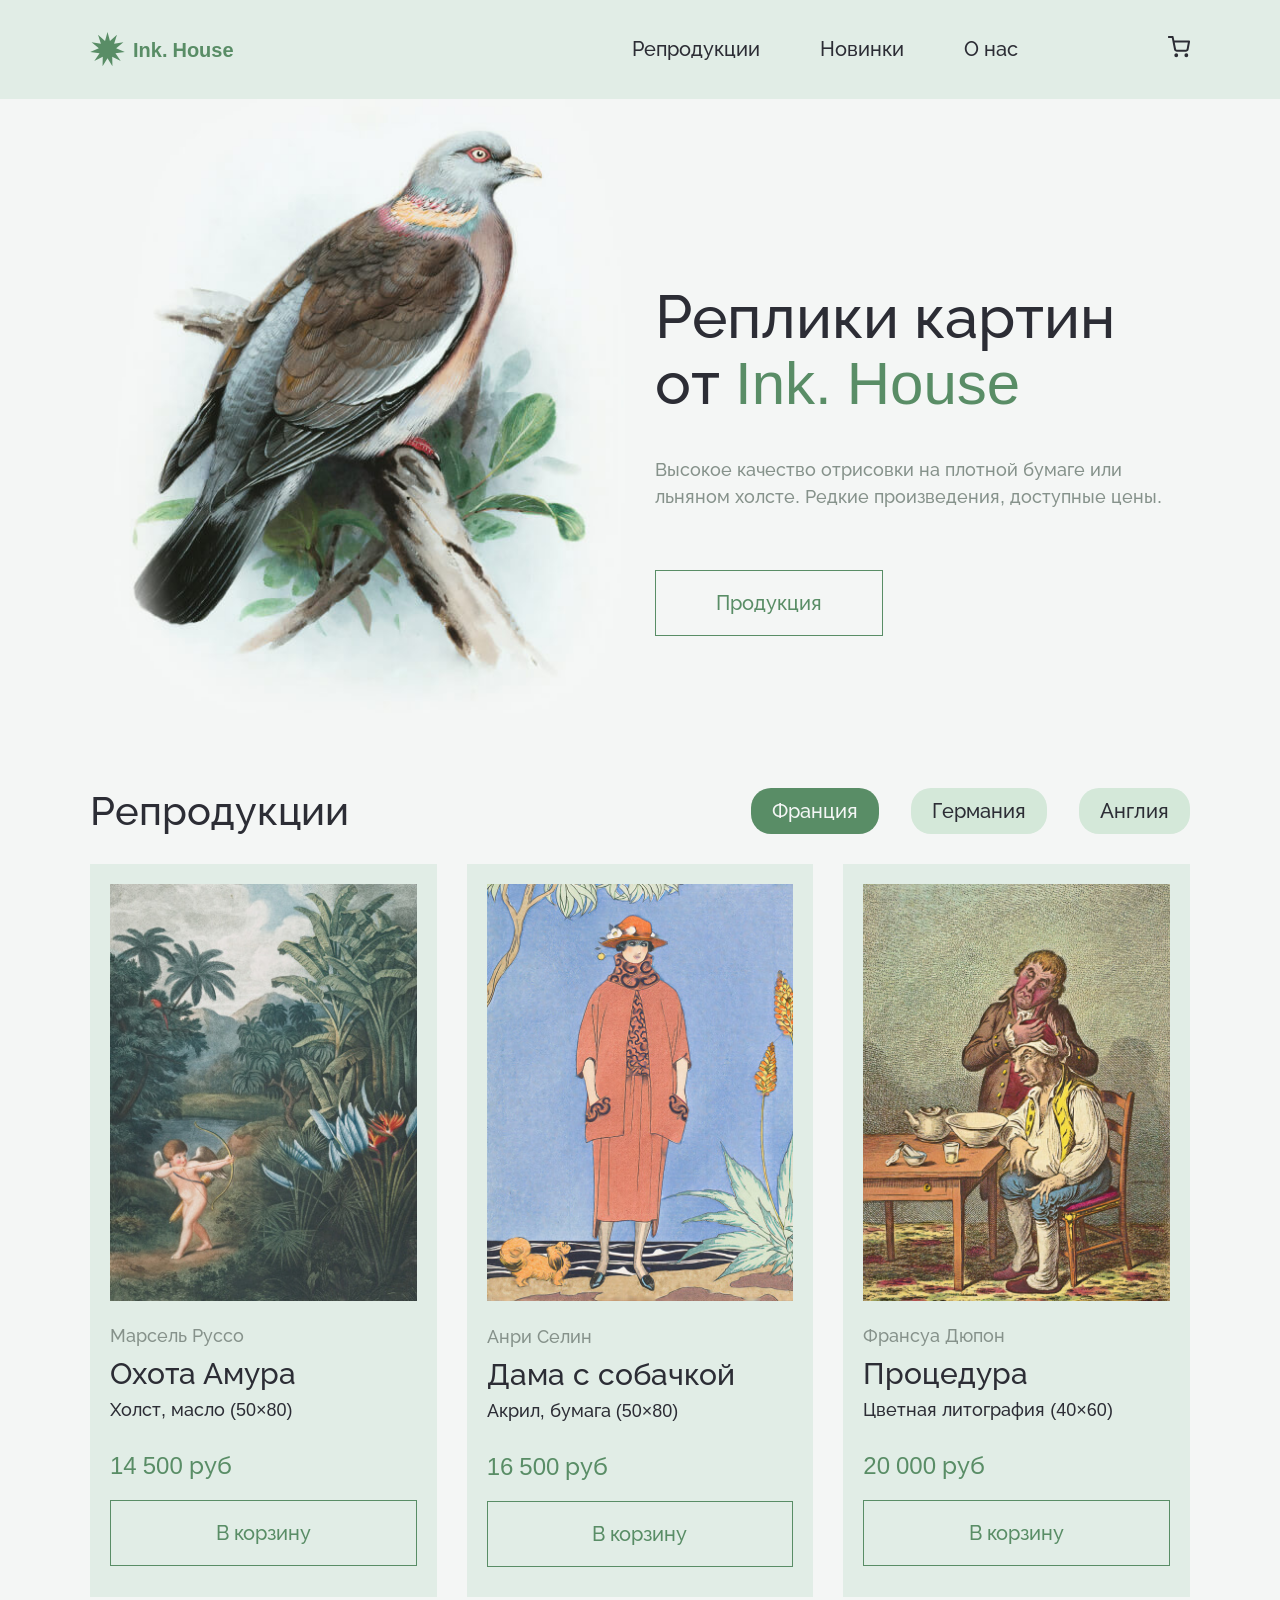
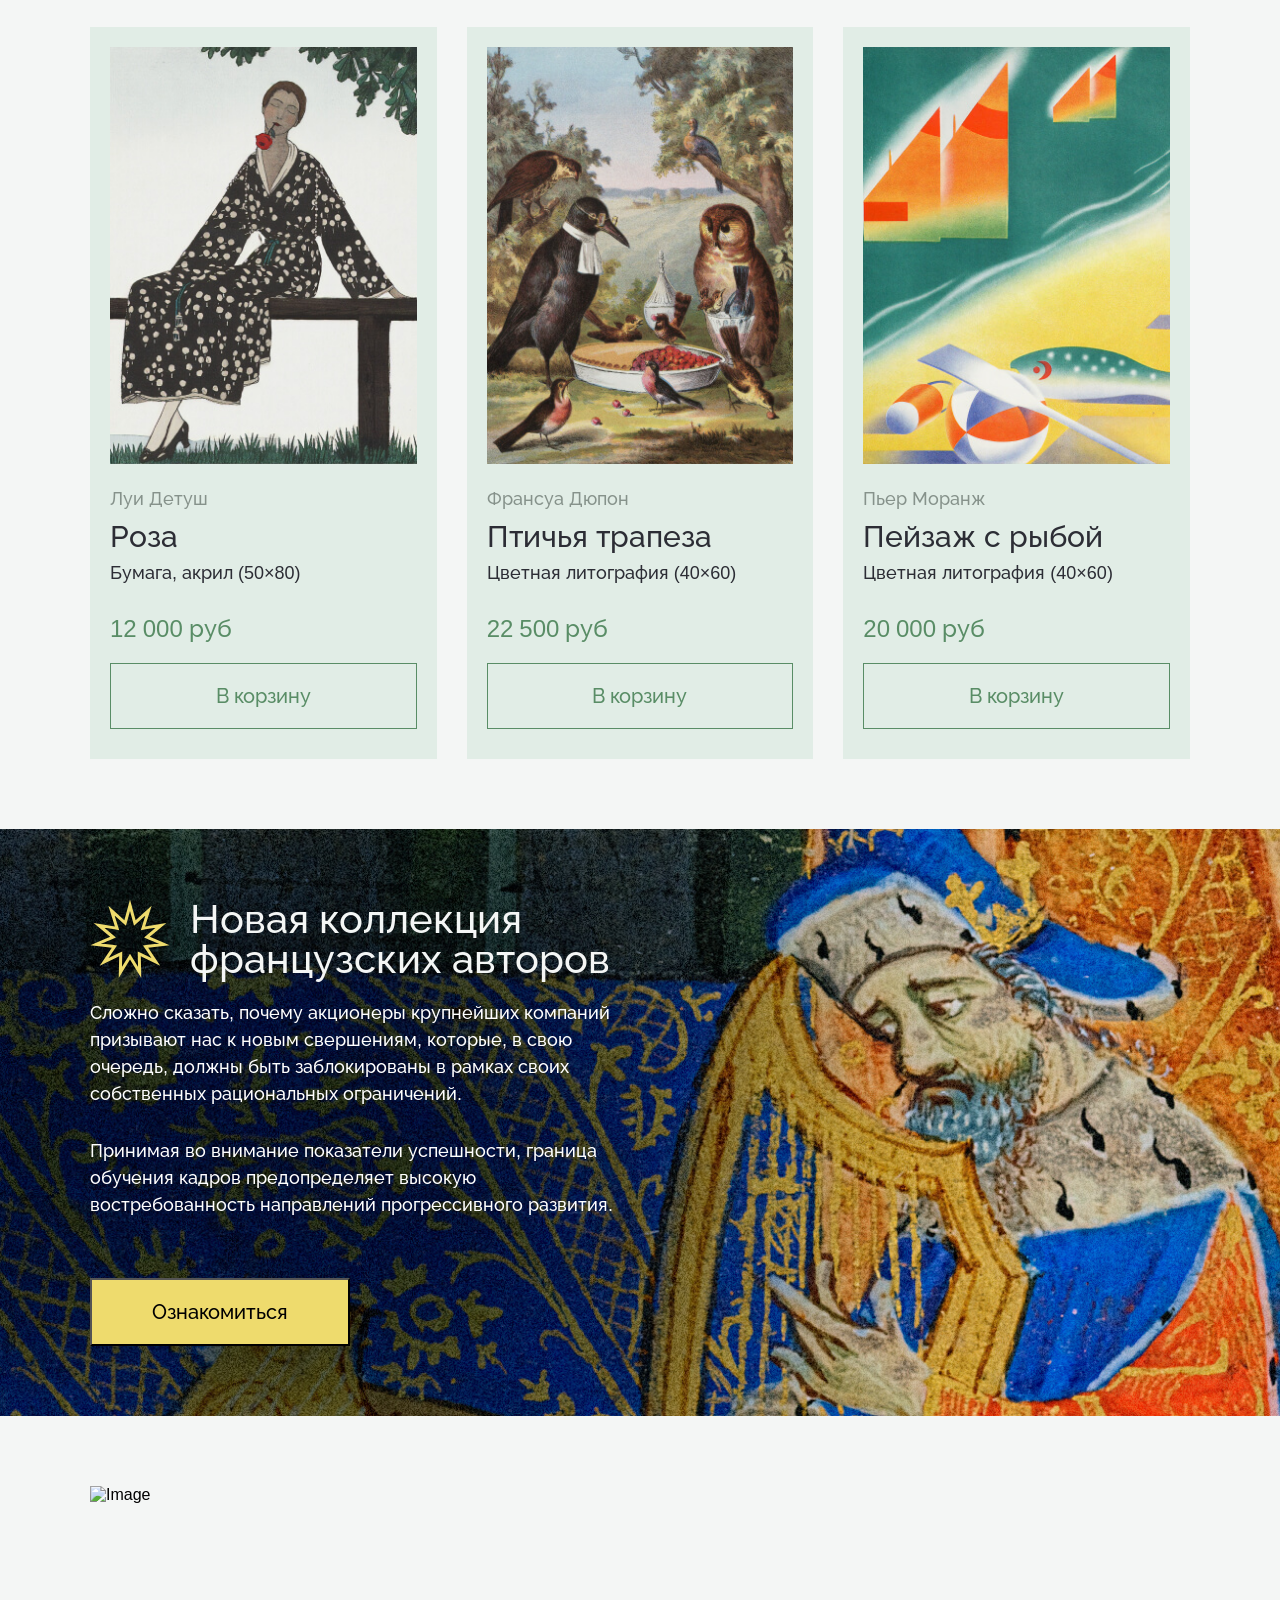
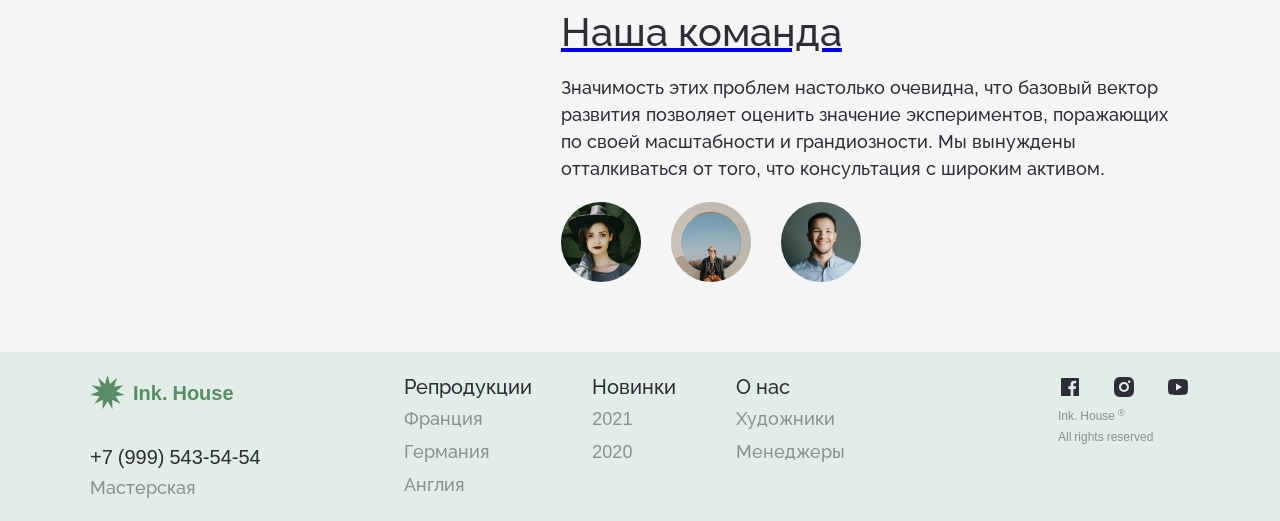
==== commit 879c7ecc: "Update 26/02/2024" ====
--- a/index.html
+++ b/index.html
@@ -4,7 +4,7 @@
 <head>
     <meta charset="UTF-8">
     <meta name="viewport" content="width=device-width, initial-scale=1.0">
-    <title>My Diploma - main page</title>
+    <title>My Diploma - extended - Main page</title>
     <link rel="stylesheet" href="styles/normalize.css">
     <link rel="stylesheet" href="styles/style.css">
     <script src="scripts/tabs.js" defer></script>
@@ -22,7 +22,8 @@
         <div class="header__container">
             <nav class="header__nav">
                 <ul class="header__ul">
-                    <li class="header__li"><a href="#catalog" class="header__link">Репродукции</a> </li>
+                    <li class="header__li"><a href="#catalog" class="header__link">Репродукции</a>
+                    </li>
                     <li class="header__li"><a href="#new" class="header__link">Новинки</a></li>
                     <li class="header__li"><a href="#about" class="header__link">О&nbsp;нас</a></li>
                 </ul>
@@ -37,24 +38,26 @@
                 </svg>
             </div>
             <div class="header__basket-box">
-                <svg xmlns="http://www.w3.org/2000/svg" width="22" height="22" viewBox="0 0 22 22" fill="none">
-                    <g clip-path="url(#clip0_9102_102)">
-                        <path
-                            d="M8.25001 20.1667C8.75627 20.1667 9.16668 19.7563 9.16668 19.25C9.16668 18.7438 8.75627 18.3334 8.25001 18.3334C7.74375 18.3334 7.33334 18.7438 7.33334 19.25C7.33334 19.7563 7.74375 20.1667 8.25001 20.1667Z"
-                            stroke="#2C2D35" stroke-width="2" stroke-linecap="round" stroke-linejoin="round" />
-                        <path
-                            d="M18.3333 20.1667C18.8396 20.1667 19.25 19.7563 19.25 19.25C19.25 18.7438 18.8396 18.3334 18.3333 18.3334C17.8271 18.3334 17.4167 18.7438 17.4167 19.25C17.4167 19.7563 17.8271 20.1667 18.3333 20.1667Z"
-                            stroke="#2C2D35" stroke-width="2" stroke-linecap="round" stroke-linejoin="round" />
-                        <path
-                            d="M0.916656 0.916626H4.58332L7.03999 13.1908C7.12381 13.6128 7.35341 13.9919 7.68857 14.2617C8.02374 14.5315 8.44313 14.6749 8.87332 14.6666H17.7833C18.2135 14.6749 18.6329 14.5315 18.9681 14.2617C19.3032 13.9919 19.5328 13.6128 19.6167 13.1908L21.0833 5.49996H5.49999"
-                            stroke="#2C2D35" stroke-width="2" stroke-linecap="round" stroke-linejoin="round" />
-                    </g>
-                    <defs>
-                        <clipPath id="clip0_9102_102">
-                            <rect width="22" height="22" fill="white" />
-                        </clipPath>
-                    </defs>
-                </svg>
+                <a href="basket.html" class="header__link"> <svg xmlns="http://www.w3.org/2000/svg" width="22"
+                        height="22" viewBox="0 0 22 22" fill="none">
+                        <g clip-path="url(#clip0_9102_102)">
+                            <path
+                                d="M8.25001 20.1667C8.75627 20.1667 9.16668 19.7563 9.16668 19.25C9.16668 18.7438 8.75627 18.3334 8.25001 18.3334C7.74375 18.3334 7.33334 18.7438 7.33334 19.25C7.33334 19.7563 7.74375 20.1667 8.25001 20.1667Z"
+                                stroke="#2C2D35" stroke-width="2" stroke-linecap="round" stroke-linejoin="round" />
+                            <path
+                                d="M18.3333 20.1667C18.8396 20.1667 19.25 19.7563 19.25 19.25C19.25 18.7438 18.8396 18.3334 18.3333 18.3334C17.8271 18.3334 17.4167 18.7438 17.4167 19.25C17.4167 19.7563 17.8271 20.1667 18.3333 20.1667Z"
+                                stroke="#2C2D35" stroke-width="2" stroke-linecap="round" stroke-linejoin="round" />
+                            <path
+                                d="M0.916656 0.916626H4.58332L7.03999 13.1908C7.12381 13.6128 7.35341 13.9919 7.68857 14.2617C8.02374 14.5315 8.44313 14.6749 8.87332 14.6666H17.7833C18.2135 14.6749 18.6329 14.5315 18.9681 14.2617C19.3032 13.9919 19.5328 13.6128 19.6167 13.1908L21.0833 5.49996H5.49999"
+                                stroke="#2C2D35" stroke-width="2" stroke-linecap="round" stroke-linejoin="round" />
+                        </g>
+                        <defs>
+                            <clipPath id="clip0_9102_102">
+                                <rect width="22" height="22" fill="white" />
+                            </clipPath>
+                        </defs>
+                    </svg></a>
+
                 <div class="header__basket">
                     <p class="basket-counter"></p>
                 </div>
@@ -129,7 +132,10 @@
                 <h1 class="top__title">Реплики картин от <span class="top_title-span">Ink. House</span></h1>
                 <p class="top__text">Высокое качество отрисовки на&nbsp;плотной бумаге или льняном холсте. Редкие
                     произведения, доступные цены.</p>
-                <button class="top__button">Продукция</button>
+                <form action="products.html">
+                    <button class="top__button">Продукция</button>
+                </form>
+
             </div>
         </section>
         <section class="catalog center">
@@ -342,14 +348,20 @@
             </p>
             <p class="new-collection__text">Принимая во&nbsp;внимание показатели успешности, граница обучения кадров
                 предопределяет высокую востребованность направлений прогрессивного развития.</p>
-            <button class="new-collection__button">Ознакомиться</button>
+            <form action="frenchCollection.html">
+                <button class="new-collection__button">Ознакомиться</button>
+            </form>
         </section>
         <section class="team center">
             <div class="team__img-box">
                 <img src="images/team_main.svg" alt="Image" class="team__image">
             </div>
             <div class="team__content">
-                <h2 id="about" class="team__title">Наша команда</h2>
+
+                <a class="team__link" href="team.html">
+                    <h2 id="about" class="team__title">Наша команда</h2>
+                </a>
+
                 <p class="team__text">Значимость этих проблем настолько очевидна, что базовый вектор развития позволяет
                     оценить значение экспериментов, поражающих по&nbsp;своей масштабности и&nbsp;грандиозности.
                     Мы&nbsp;вынуждены
@@ -386,15 +398,15 @@
                 <li class="footer__li">
                     <h3 class="footer__link-heading">Новинки</h3>
                 </li>
-                <li class="footer__li"><a href="#" class="footer__link">2021</a></li>
-                <li class="footer__li"><a href="#" class="footer__link">2020</a></li>
+                <li class="footer__li"><a href="frenchCollection.html" class="footer__link">2021</a></li>
+                <li class="footer__li"><a href="frenchCollection.html" class="footer__link">2020</a></li>
             </ul>
             <ul class="footer__ul">
                 <li class="footer__li">
                     <h3 class="footer__link-heading">О&nbsp;нас</h3>
                 </li>
-                <li class="footer__li"><a href="#" class="footer__link">Художники</a></li>
-                <li class="footer__li"><a href="#" class="footer__link">Менеджеры</a></li>
+                <li class="footer__li"><a href="team.html#artists" class="footer__link">Художники</a></li>
+                <li class="footer__li"><a href="team.html#managers" class="footer__link">Менеджеры</a></li>
             </ul>
 
         </nav>
--- a/styles/style.css
+++ b/styles/style.css
@@ -134,7 +134,7 @@
 }
 .header__burger-nav {
   position: absolute;
-  width: 100vw;
+  width: 100%;
   height: 100vh;
   background-color: #E1EDE6;
   left: 0px;
